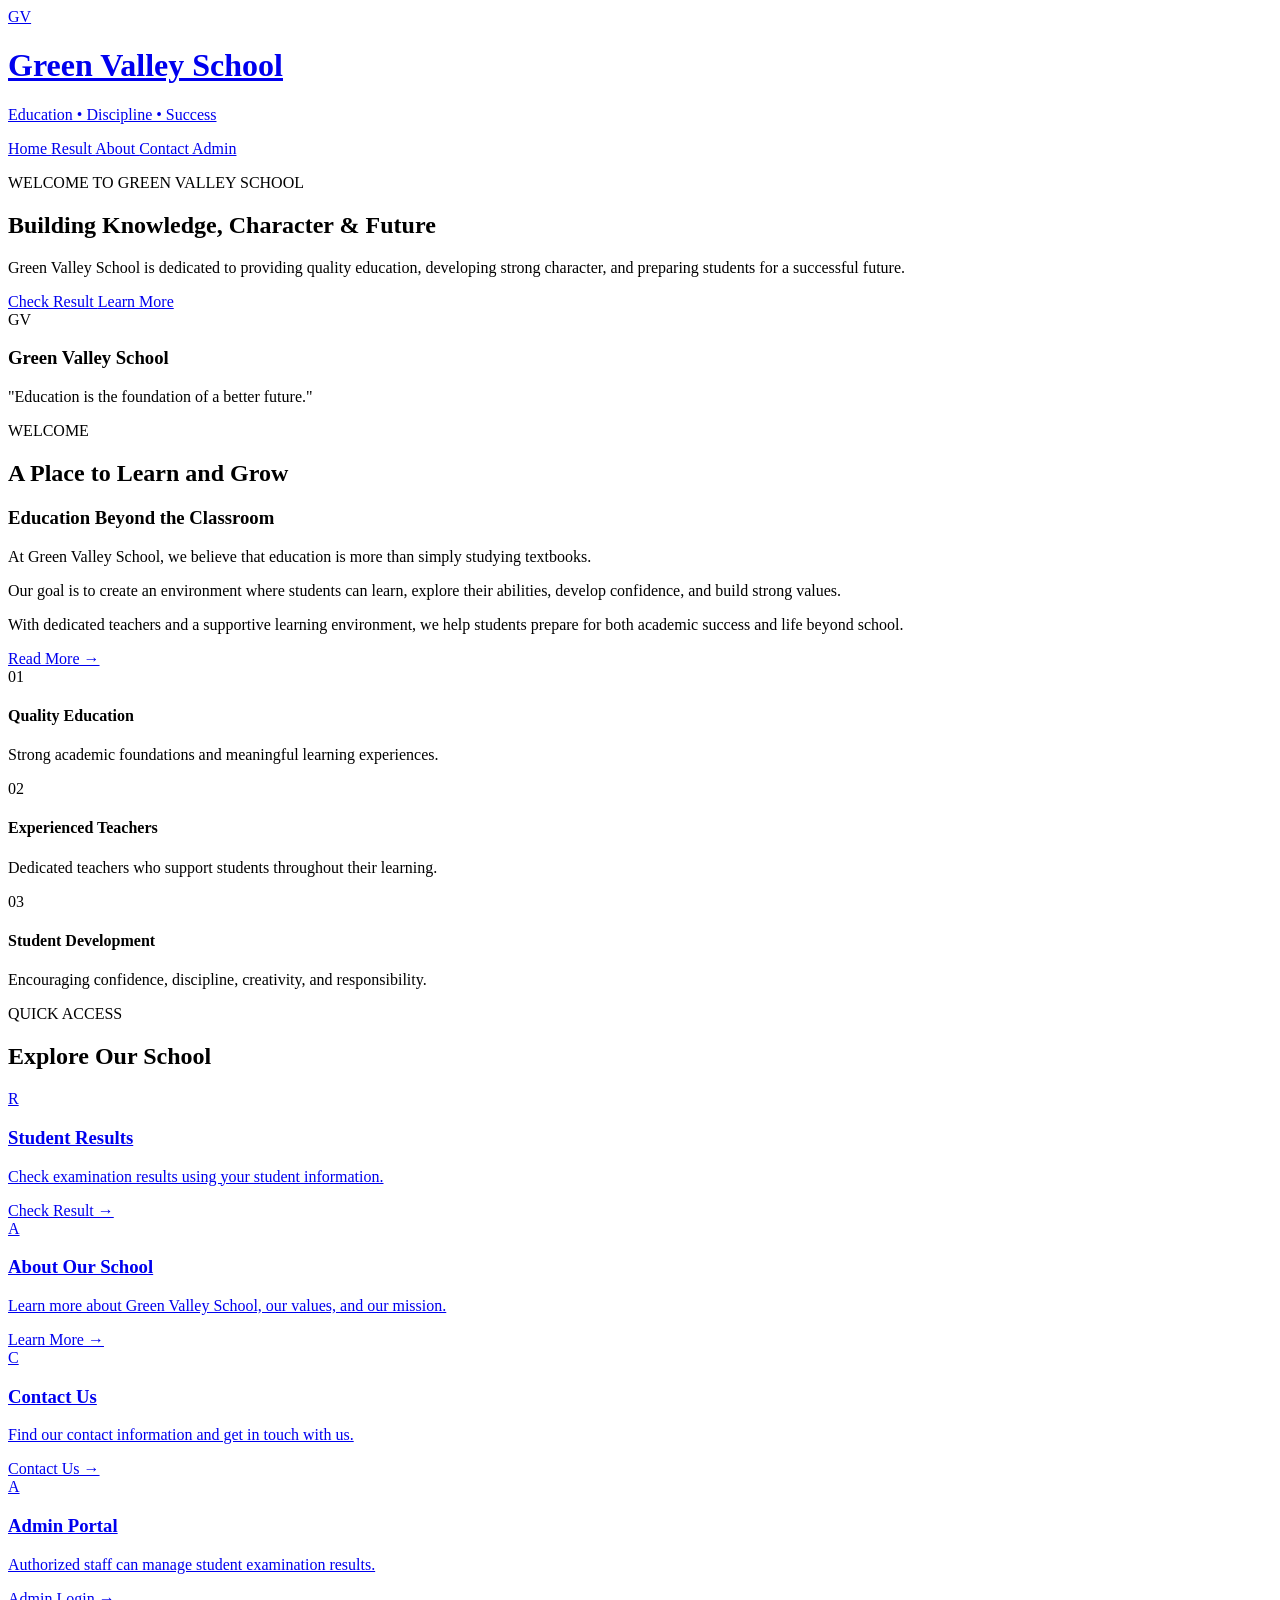
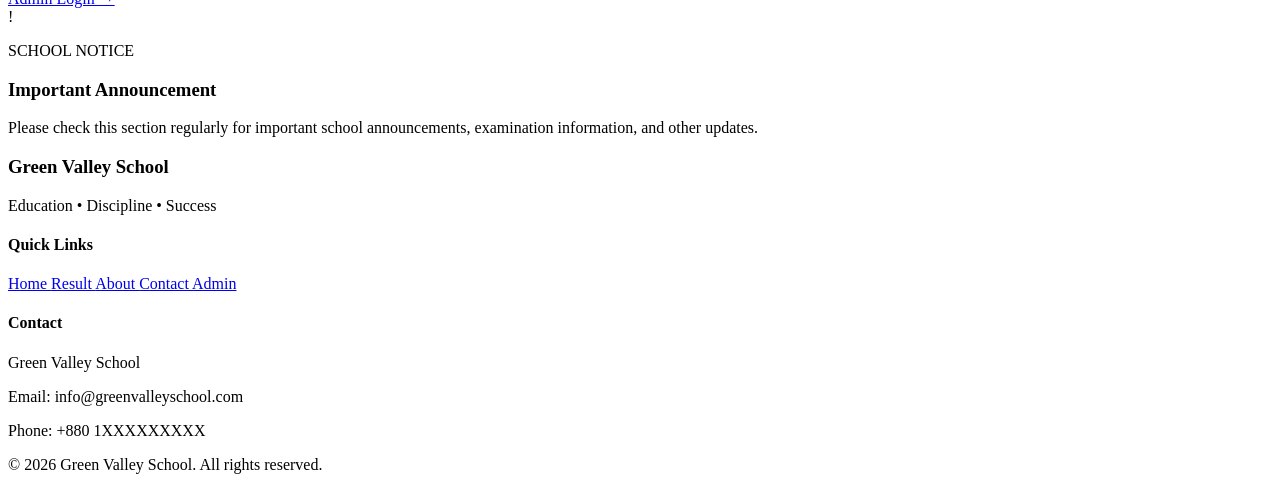
==== index.html @ 86810078 "Add files via upload" ====
<!DOCTYPE html>
<html lang="en">

<head>
    <meta charset="UTF-8">
    <meta name="viewport" content="width=device-width, initial-scale=1.0">

    <title>Green Valley School</title>

    <link rel="stylesheet" href="../Css/style.css">
</head>

<body>

    <!-- HEADER -->
    <header class="site-header">

        <div class="container header-content">

            <a href="index.html" class="school-logo">

                <div class="logo-circle">
                    GV
                </div>

                <div>
                    <h1>Green Valley School</h1>

                    <p>
                        Education • Discipline • Success
                    </p>
                </div>

            </a>


            <!-- NAVIGATION -->
            <nav class="navbar">

                <a href="index.html" class="active">
                    Home
                </a>

                <a href="result.html">
                    Result
                </a>

                <a href="about.html">
                    About
                </a>

                <a href="contact.html">
                    Contact
                </a>

                <a href="admin.html">
                    Admin
                </a>

            </nav>

        </div>

    </header>


    <!-- HERO -->
    <main>

        <section class="hero">

            <div class="container hero-content">

                <!-- HERO TEXT -->
                <div class="hero-text">

                    <p class="welcome-text">
                        WELCOME TO GREEN VALLEY SCHOOL
                    </p>

                    <h2>
                        Building Knowledge,
                        Character & Future
                    </h2>

                    <p>
                        Green Valley School is dedicated to providing
                        quality education, developing strong character,
                        and preparing students for a successful future.
                    </p>


                    <!-- HERO BUTTONS -->
                    <div class="hero-buttons">

                        <a href="result.html" class="btn btn-primary">
                            Check Result
                        </a>

                        <a href="about.html" class="btn btn-secondary">
                            Learn More
                        </a>

                    </div>

                </div>


                <!-- HERO CARD -->
                <div class="hero-card">

                    <div class="school-emblem">
                        GV
                    </div>

                    <h3>
                        Green Valley School
                    </h3>

                    <p>
                        "Education is the foundation of a better future."
                    </p>

                </div>

            </div>

        </section>


        <!-- WELCOME SECTION -->
        <section class="welcome-section">

            <div class="container">

                <div class="section-heading">

                    <p class="small-title">
                        WELCOME
                    </p>

                    <h2>
                        A Place to Learn and Grow
                    </h2>

                    <div class="heading-line"></div>

                </div>


                <div class="welcome-grid">

                    <!-- TEXT -->
                    <div class="welcome-text">

                        <h3>
                            Education Beyond the Classroom
                        </h3>

                        <p>
                            At Green Valley School, we believe that
                            education is more than simply studying
                            textbooks.
                        </p>

                        <p>
                            Our goal is to create an environment where
                            students can learn, explore their abilities,
                            develop confidence, and build strong values.
                        </p>

                        <p>
                            With dedicated teachers and a supportive
                            learning environment, we help students prepare
                            for both academic success and life beyond school.
                        </p>

                        <a href="about.html" class="text-link">
                            Read More →
                        </a>

                    </div>


                    <!-- INFORMATION BOX -->
                    <div class="info-box">

                        <div class="info-item">

                            <div class="info-number">
                                01
                            </div>

                            <div>
                                <h4>
                                    Quality Education
                                </h4>

                                <p>
                                    Strong academic foundations and
                                    meaningful learning experiences.
                                </p>
                            </div>

                        </div>


                        <div class="info-item">

                            <div class="info-number">
                                02
                            </div>

                            <div>
                                <h4>
                                    Experienced Teachers
                                </h4>

                                <p>
                                    Dedicated teachers who support
                                    students throughout their learning.
                                </p>
                            </div>

                        </div>


                        <div class="info-item">

                            <div class="info-number">
                                03
                            </div>

                            <div>
                                <h4>
                                    Student Development
                                </h4>

                                <p>
                                    Encouraging confidence, discipline,
                                    creativity, and responsibility.
                                </p>
                            </div>

                        </div>

                    </div>

                </div>

            </div>

        </section>


        <!-- QUICK ACCESS -->
        <section class="quick-section">

            <div class="container">

                <div class="section-heading">

                    <p class="small-title">
                        QUICK ACCESS
                    </p>

                    <h2>
                        Explore Our School
                    </h2>

                    <div class="heading-line"></div>

                </div>


                <div class="quick-grid">

                    <!-- RESULT -->
                    <a href="result.html" class="quick-card">

                        <div class="quick-icon">
                            R
                        </div>

                        <h3>
                            Student Results
                        </h3>

                        <p>
                            Check examination results using your
                            student information.
                        </p>

                        <span>
                            Check Result →
                        </span>

                    </a>


                    <!-- ABOUT -->
                    <a href="about.html" class="quick-card">

                        <div class="quick-icon">
                            A
                        </div>

                        <h3>
                            About Our School
                        </h3>

                        <p>
                            Learn more about Green Valley School,
                            our values, and our mission.
                        </p>

                        <span>
                            Learn More →
                        </span>

                    </a>


                    <!-- CONTACT -->
                    <a href="contact.html" class="quick-card">

                        <div class="quick-icon">
                            C
                        </div>

                        <h3>
                            Contact Us
                        </h3>

                        <p>
                            Find our contact information and
                            get in touch with us.
                        </p>

                        <span>
                            Contact Us →
                        </span>

                    </a>


                    <!-- ADMIN -->
                    <a href="admin.html" class="quick-card">

                        <div class="quick-icon">
                            A
                        </div>

                        <h3>
                            Admin Portal
                        </h3>

                        <p>
                            Authorized staff can manage
                            student examination results.
                        </p>

                        <span>
                            Admin Login →
                        </span>

                    </a>

                </div>

            </div>

        </section>


        <!-- NOTICE -->
        <section class="notice-section">

            <div class="container">

                <div class="notice-box">

                    <div class="notice-title">

                        <span>
                            !
                        </span>

                        <div>

                            <p>
                                SCHOOL NOTICE
                            </p>

                            <h3>
                                Important Announcement
                            </h3>

                        </div>

                    </div>

                    <p>
                        Please check this section regularly for
                        important school announcements, examination
                        information, and other updates.
                    </p>

                </div>

            </div>

        </section>

    </main>


    <!-- FOOTER -->
    <footer class="site-footer">

        <div class="container footer-content">

            <!-- SCHOOL -->
            <div class="footer-school">

                <h3>
                    Green Valley School
                </h3>

                <p>
                    Education • Discipline • Success
                </p>

            </div>


            <!-- QUICK LINKS -->
            <div class="footer-links">

                <h4>
                    Quick Links
                </h4>

                <a href="index.html">
                    Home
                </a>

                <a href="result.html">
                    Result
                </a>

                <a href="about.html">
                    About
                </a>

                <a href="contact.html">
                    Contact
                </a>

                <a href="admin.html">
                    Admin
                </a>

            </div>


            <!-- CONTACT -->
            <div class="footer-contact">

                <h4>
                    Contact
                </h4>

                <p>
                    Green Valley School
                </p>

                <p>
                    Email: info@greenvalleyschool.com
                </p>

                <p>
                    Phone: +880 1XXXXXXXXX
                </p>

            </div>

        </div>


        <div class="footer-bottom">

            <p>
                © 2026 Green Valley School.
                All rights reserved.
            </p>

        </div>

    </footer>


    <!-- SCROLL GLIDE -->
    <script>

        const revealElements = document.querySelectorAll(
            ".hero-text, " +
            ".hero-card, " +
            ".section-heading, " +
            ".welcome-grid, " +
            ".info-box, " +
            ".info-item, " +
            ".quick-card, " +
            ".notice-box, " +
            ".footer-content > div"
        );


        /* Add reveal class */

        revealElements.forEach(function (element) {

            element.classList.add("reveal");

        });


        /* Create observer */

        const revealObserver = new IntersectionObserver(

            function (entries) {

                entries.forEach(function (entry) {

                    if (entry.isIntersecting) {

                        entry.target.classList.add("show");

                    } else {

                        entry.target.classList.remove("show");

                    }

                });

            },

            {
                threshold: 0.15
            }

        );


        /* Start observing */

        revealElements.forEach(function (element) {

            revealObserver.observe(element);

        });

    </script>


    <script src="../Js/script.js"></script>

</body>

</html>
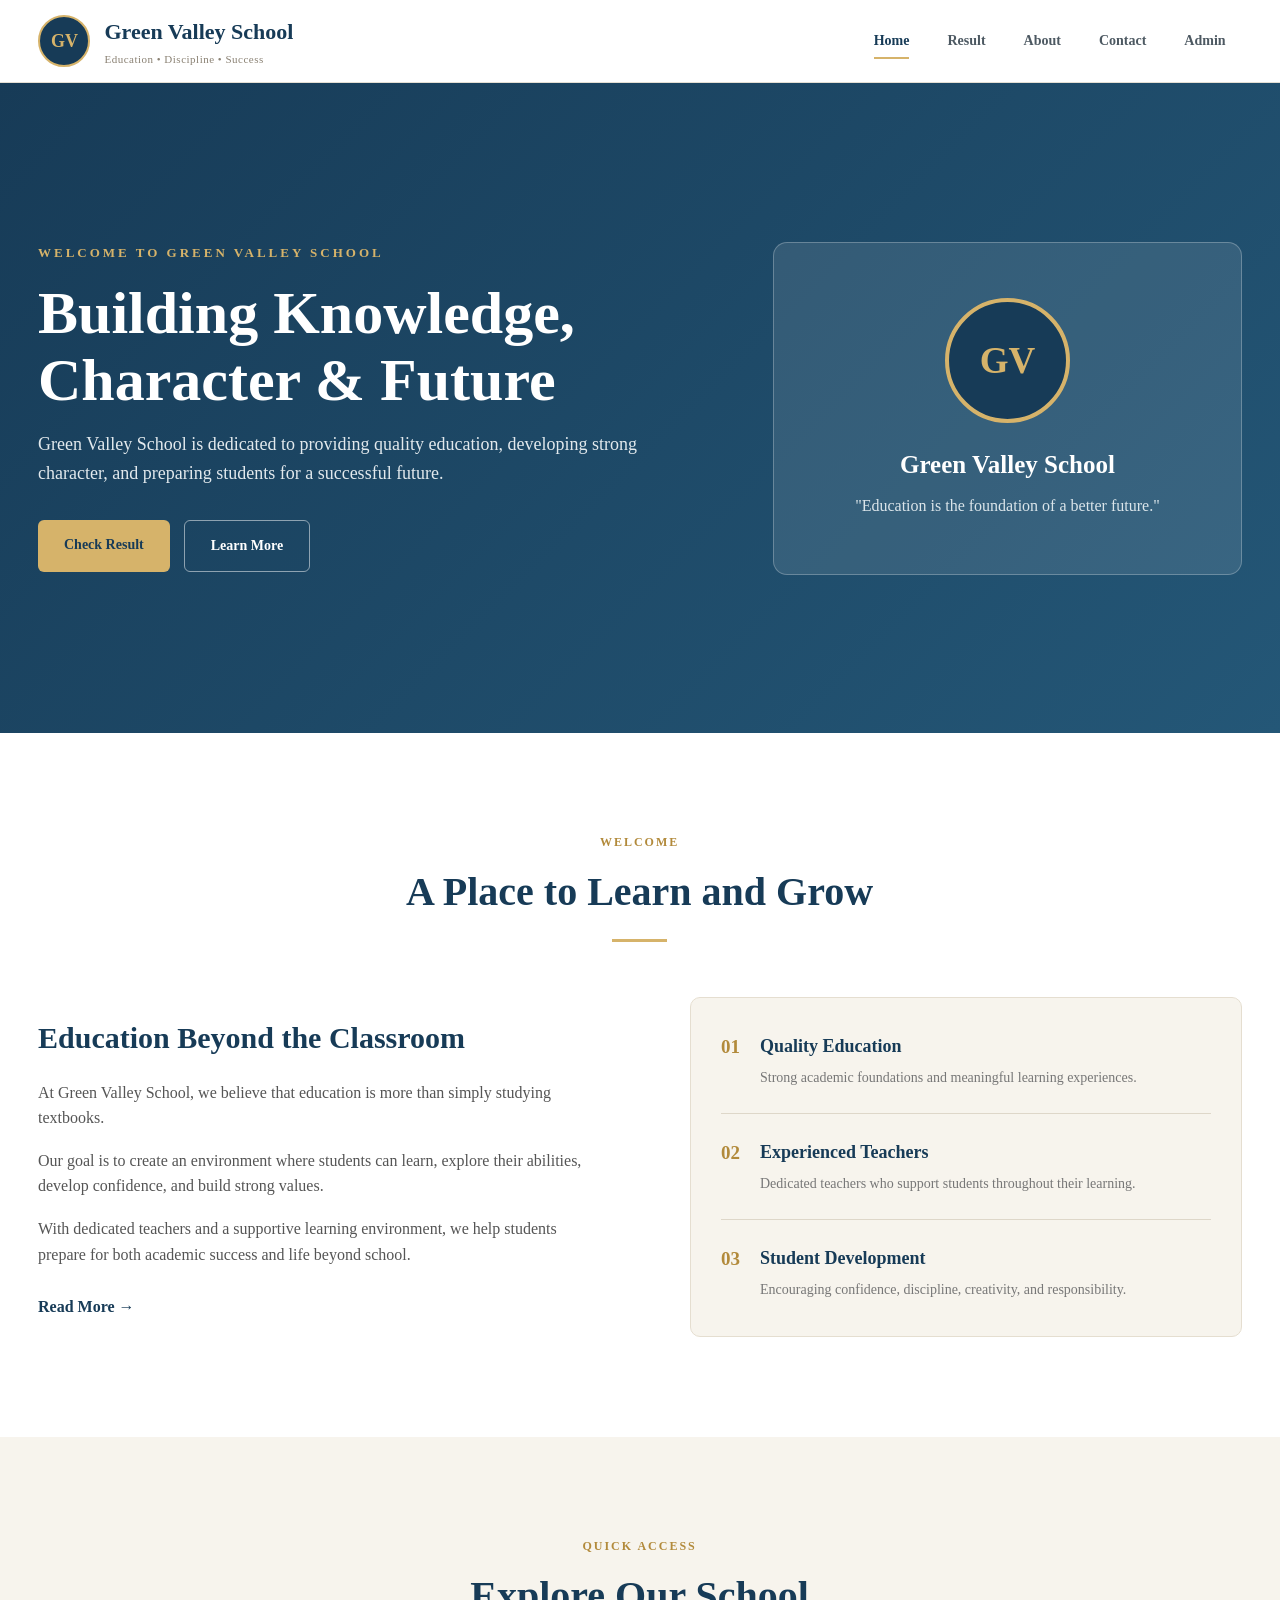
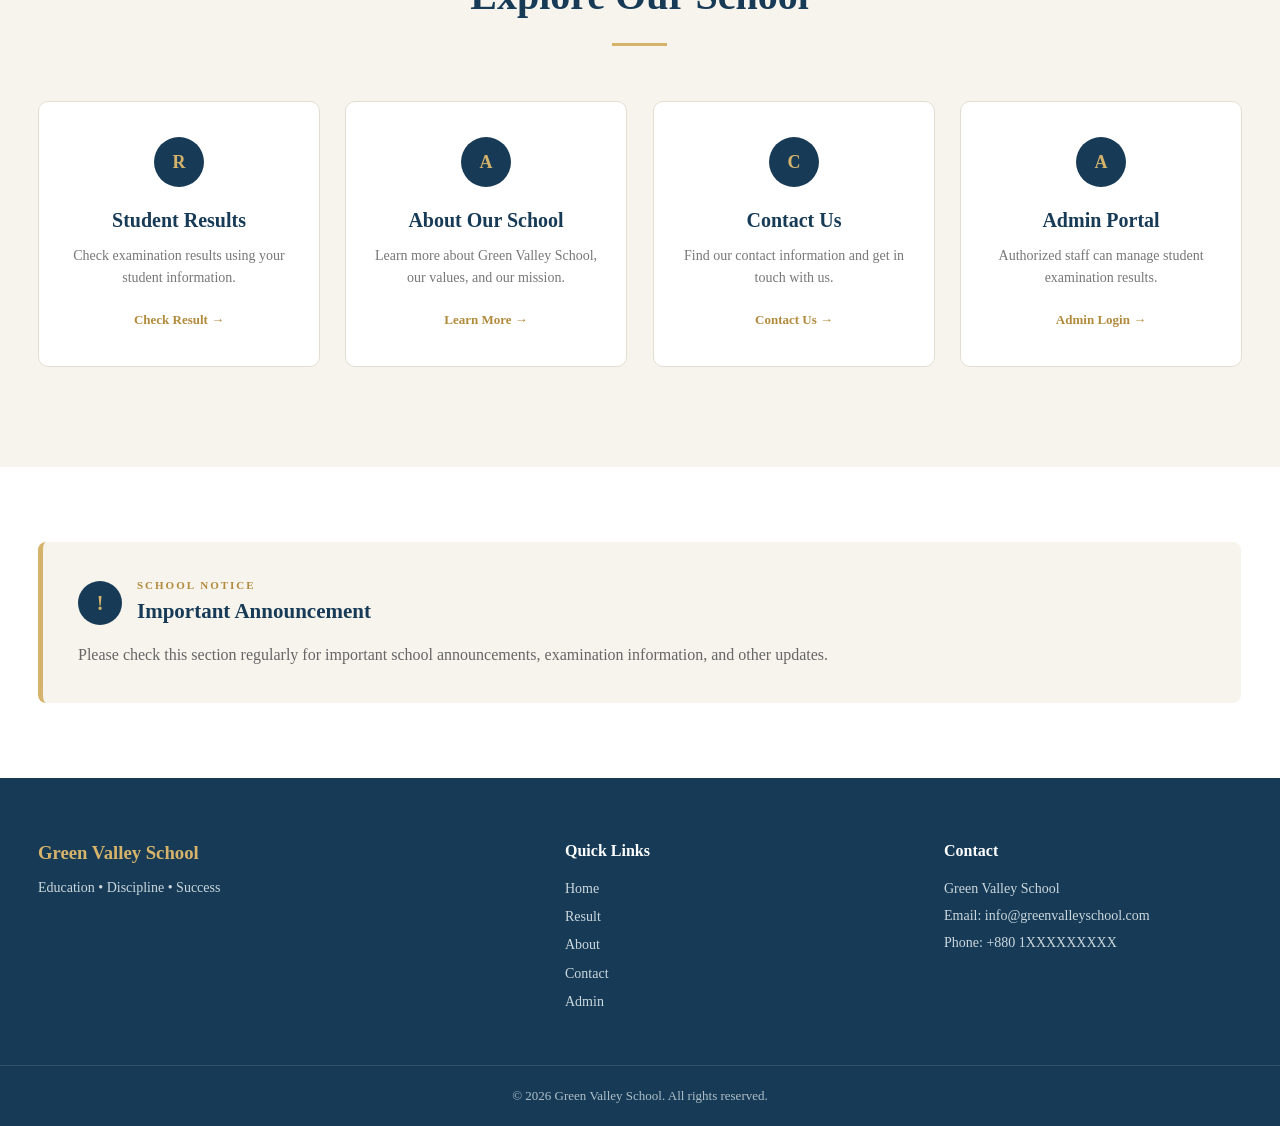
==== commit 67574fea: "Add files via upload" ====
--- a/index.html
+++ b/index.html
@@ -8,7 +8,7 @@
 
     <title>Green Valley School</title>
 
-    <link rel="stylesheet" href="../Css/style.css">
+    <link rel="stylesheet" href="style.css">
 </head>
 
 <body>
@@ -566,7 +566,7 @@
     </script>
 
 
-    <script src="../Js/script.js"></script>
+    <script src="script.js"></script>
 
 </body>
 
--- a/style.css
+++ b/style.css
@@ -0,0 +1,1027 @@
+/* =========================================
+   GREEN VALLEY SCHOOL
+   DESKTOP + MOBILE RESPONSIVE STYLE
+========================================= */
+
+* {
+    margin: 0;
+    padding: 0;
+    box-sizing: border-box;
+}
+
+html {
+    scroll-behavior: smooth;
+}
+
+body {
+    font-family: Georgia, "Times New Roman", serif;
+    background: #f7f4ed;
+    color: #333;
+    line-height: 1.6;
+}
+
+.container {
+    width: 94%;
+    max-width: 1600px;
+    margin: auto;
+}
+
+
+/* =========================================
+   HEADER
+========================================= */
+
+.site-header {
+    position: sticky;
+    top: 0;
+    z-index: 1000;
+    background: #ffffff;
+    border-bottom: 1px solid #e4dfd4;
+}
+
+.header-content {
+    min-height: 82px;
+    display: flex;
+    align-items: center;
+    justify-content: space-between;
+    gap: 40px;
+}
+
+.school-logo {
+    display: flex;
+    align-items: center;
+    gap: 14px;
+    color: #173b57;
+    text-decoration: none;
+}
+
+.logo-circle {
+    width: 52px;
+    height: 52px;
+    display: flex;
+    align-items: center;
+    justify-content: center;
+    flex-shrink: 0;
+    background: #173b57;
+    color: #d6b36a;
+    border: 2px solid #d6b36a;
+    border-radius: 50%;
+    font-size: 18px;
+    font-weight: bold;
+}
+
+.school-logo h1 {
+    font-size: 22px;
+    color: #173b57;
+}
+
+.school-logo p {
+    margin-top: 2px;
+    color: #8a8173;
+    font-size: 11px;
+    letter-spacing: 0.5px;
+}
+
+
+/* =========================================
+   NAVBAR
+========================================= */
+
+.navbar {
+    display: flex;
+    align-items: center;
+    gap: 6px;
+}
+
+.navbar a {
+    position: relative;
+    padding: 10px 16px;
+    color: #4d5962;
+    text-decoration: none;
+    font-size: 14px;
+    font-weight: 600;
+    border-radius: 6px;
+    transition: 0.25s;
+}
+
+.navbar a:hover {
+    color: #173b57;
+    background: #f3f0e9;
+}
+
+.navbar a.active {
+    color: #173b57;
+}
+
+.navbar a::after {
+    content: "";
+    position: absolute;
+    left: 16px;
+    right: 16px;
+    bottom: 3px;
+    height: 2px;
+    background: #d6b36a;
+    transform: scaleX(0);
+    transition: 0.25s;
+}
+
+.navbar a:hover::after,
+.navbar a.active::after {
+    transform: scaleX(1);
+}
+
+
+/* =========================================
+   HERO
+========================================= */
+
+.hero {
+    min-height: 650px;
+    display: flex;
+    align-items: center;
+    padding: 90px 0;
+    background: linear-gradient(135deg, #173b57, #245777);
+    color: white;
+}
+
+.hero-content {
+    display: grid;
+    grid-template-columns: 1.15fr 0.85fr;
+    align-items: center;
+    gap: 100px;
+}
+
+.hero-text {
+    max-width: 750px;
+}
+
+.hero-text .welcome-text {
+    color: #d6b36a;
+    font-size: 13px;
+    font-weight: bold;
+    letter-spacing: 3px;
+}
+
+.hero-text h2 {
+    margin: 16px 0;
+    font-size: 60px;
+    line-height: 1.12;
+}
+
+.hero-text > p:not(.welcome-text) {
+    margin-bottom: 32px;
+    color: #e2e9ed;
+    font-size: 18px;
+    max-width: 700px;
+}
+
+
+/* =========================================
+   HERO BUTTONS
+========================================= */
+
+.hero-buttons {
+    display: flex;
+    gap: 14px;
+    flex-wrap: wrap;
+}
+
+.btn {
+    display: inline-block;
+    padding: 14px 26px;
+    border-radius: 6px;
+    text-decoration: none;
+    font-size: 14px;
+    font-weight: bold;
+    transition: 0.25s;
+}
+
+.btn-primary {
+    background: #d6b36a;
+    color: #173b57;
+}
+
+.btn-primary:hover {
+    background: #e5c783;
+    transform: translateY(-2px);
+}
+
+.btn-secondary {
+    border: 1px solid rgba(255, 255, 255, 0.5);
+    color: white;
+}
+
+.btn-secondary:hover {
+    background: white;
+    color: #173b57;
+}
+
+
+/* =========================================
+   HERO CARD
+========================================= */
+
+.hero-card {
+    position: relative;
+    overflow: hidden;
+    padding: 55px 40px;
+    text-align: center;
+    background: rgba(255, 255, 255, 0.10);
+    border: 1px solid rgba(255, 255, 255, 0.25);
+    border-radius: 14px;
+}
+
+.hero-card::after {
+    content: "";
+    position: absolute;
+    top: -80%;
+    left: -120%;
+    width: 45%;
+    height: 260%;
+    background: rgba(255, 255, 255, 0.22);
+    transform: rotate(25deg);
+    animation: cardShine 4s ease-in-out infinite;
+    pointer-events: none;
+}
+
+@keyframes cardShine {
+    0% {
+        left: -120%;
+    }
+
+    45%,
+    100% {
+        left: 150%;
+    }
+}
+
+
+/* =========================================
+   SCHOOL EMBLEM
+========================================= */
+
+.school-emblem {
+    width: 125px;
+    height: 125px;
+    margin: 0 auto 22px;
+    display: flex;
+    align-items: center;
+    justify-content: center;
+    background: #173b57;
+    border: 4px solid #d6b36a;
+    border-radius: 50%;
+    color: #d6b36a;
+    font-size: 37px;
+    font-weight: bold;
+}
+
+.hero-card h3 {
+    margin-bottom: 8px;
+    font-size: 25px;
+}
+
+.hero-card p {
+    color: #dbe5ea;
+}
+
+
+/* =========================================
+   SECTION HEADING
+========================================= */
+
+.section-heading {
+    text-align: center;
+    margin-bottom: 55px;
+}
+
+.small-title {
+    color: #b28a3b;
+    font-size: 12px;
+    font-weight: bold;
+    letter-spacing: 2px;
+}
+
+.section-heading h2 {
+    margin: 8px 0;
+    color: #173b57;
+    font-size: 40px;
+}
+
+.heading-line {
+    width: 55px;
+    height: 3px;
+    margin: 15px auto 0;
+    background: #d6b36a;
+}
+
+
+/* =========================================
+   WELCOME SECTION
+========================================= */
+
+.welcome-section {
+    padding: 100px 0;
+    background: white;
+}
+
+.welcome-grid {
+    display: grid;
+    grid-template-columns: 1fr 1fr;
+    gap: 100px;
+    align-items: center;
+}
+
+.welcome-grid .welcome-text {
+    color: #555;
+    font-size: 16px;
+    letter-spacing: normal;
+}
+
+.welcome-grid .welcome-text h3 {
+    margin-bottom: 18px;
+    color: #173b57;
+    font-size: 30px;
+}
+
+.welcome-grid .welcome-text p {
+    margin-bottom: 17px;
+}
+
+.text-link {
+    display: inline-block;
+    margin-top: 10px;
+    color: #173b57;
+    font-weight: bold;
+    text-decoration: none;
+}
+
+.text-link:hover {
+    color: #b28a3b;
+}
+
+
+/* =========================================
+   INFORMATION BOX
+========================================= */
+
+.info-box {
+    padding: 10px 30px;
+    background: #f7f4ed;
+    border: 1px solid #e5ded0;
+    border-radius: 10px;
+}
+
+.info-item {
+    display: flex;
+    gap: 20px;
+    padding: 24px 0;
+    border-bottom: 1px solid #ded7c9;
+}
+
+.info-item:last-child {
+    border-bottom: none;
+}
+
+.info-number {
+    color: #b28a3b;
+    font-size: 19px;
+    font-weight: bold;
+}
+
+.info-item h4 {
+    margin-bottom: 6px;
+    color: #173b57;
+    font-size: 18px;
+}
+
+.info-item p {
+    color: #777;
+    font-size: 14px;
+}
+
+
+/* =========================================
+   QUICK SECTION
+========================================= */
+
+.quick-section {
+    padding: 100px 0;
+    background: #f7f4ed;
+}
+
+.quick-grid {
+    display: grid;
+    grid-template-columns: repeat(4, 1fr);
+    gap: 25px;
+}
+
+.quick-card {
+    padding: 35px 25px;
+    background: white;
+    border: 1px solid #e3ddd1;
+    border-radius: 10px;
+    color: #333;
+    text-decoration: none;
+    text-align: center;
+    transition: 0.3s;
+}
+
+.quick-card:hover {
+    transform: translateY(-6px);
+    border-color: #d6b36a;
+}
+
+.quick-icon {
+    width: 50px;
+    height: 50px;
+    margin: 0 auto 17px;
+    display: flex;
+    align-items: center;
+    justify-content: center;
+    background: #173b57;
+    color: #d6b36a;
+    border-radius: 50%;
+    font-size: 18px;
+    font-weight: bold;
+}
+
+.quick-card h3 {
+    margin-bottom: 9px;
+    color: #173b57;
+    font-size: 20px;
+}
+
+.quick-card p {
+    margin-bottom: 16px;
+    color: #777;
+    font-size: 14px;
+}
+
+.quick-card span {
+    color: #b28a3b;
+    font-size: 13px;
+    font-weight: bold;
+}
+
+
+/* =========================================
+   NOTICE
+========================================= */
+
+.notice-section {
+    padding: 75px 0;
+    background: white;
+}
+
+.notice-box {
+    padding: 35px;
+    background: #f7f4ed;
+    border-left: 5px solid #d6b36a;
+    border-radius: 8px;
+}
+
+.notice-title {
+    display: flex;
+    align-items: center;
+    gap: 15px;
+    margin-bottom: 14px;
+}
+
+.notice-title > span {
+    width: 44px;
+    height: 44px;
+    display: flex;
+    align-items: center;
+    justify-content: center;
+    background: #173b57;
+    color: #d6b36a;
+    border-radius: 50%;
+    font-size: 20px;
+    font-weight: bold;
+}
+
+.notice-title p {
+    color: #b28a3b;
+    font-size: 11px;
+    font-weight: bold;
+    letter-spacing: 2px;
+}
+
+.notice-title h3 {
+    color: #173b57;
+    font-size: 21px;
+}
+
+.notice-box > p {
+    color: #666;
+}
+
+
+/* =========================================
+   FOOTER
+========================================= */
+
+.site-footer {
+    background: #173b57;
+    color: white;
+    padding-top: 60px;
+}
+
+.footer-content {
+    display: grid;
+    grid-template-columns: 1.5fr 1fr 1fr;
+    gap: 80px;
+    padding-bottom: 45px;
+}
+
+.footer-school h3 {
+    margin-bottom: 9px;
+    color: #d6b36a;
+}
+
+.footer-school p,
+.footer-contact p {
+    color: #cbd7dd;
+    font-size: 14px;
+}
+
+.footer-links h4,
+.footer-contact h4 {
+    margin-bottom: 14px;
+    color: white;
+}
+
+.footer-links {
+    display: flex;
+    flex-direction: column;
+    align-items: flex-start;
+}
+
+.footer-links a {
+    margin-bottom: 6px;
+    color: #cbd7dd;
+    text-decoration: none;
+    font-size: 14px;
+}
+
+.footer-links a:hover {
+    color: #d6b36a;
+}
+
+.footer-contact p {
+    margin-bottom: 5px;
+}
+
+.footer-bottom {
+    padding: 20px;
+    border-top: 1px solid rgba(255, 255, 255, 0.12);
+    text-align: center;
+}
+
+.footer-bottom p {
+    color: #aebfc8;
+    font-size: 13px;
+}
+
+
+/* =========================================
+   SCROLL GLIDE
+========================================= */
+
+.reveal {
+    opacity: 0;
+    transform: translateY(60px);
+
+    transition:
+        opacity 0.7s ease,
+        transform 0.7s cubic-bezier(0.22, 1, 0.36, 1);
+
+    will-change: opacity, transform;
+}
+
+.reveal.show {
+    opacity: 1;
+    transform: translateY(0);
+}
+
+
+/* =========================================
+   RESULT PAGE
+========================================= */
+
+.result-page {
+    min-height: 75vh;
+    padding: 90px 0;
+    background: #f7f4ed;
+}
+
+.result-container {
+    width: 94%;
+    max-width: 1100px;
+    margin: auto;
+}
+
+.result-box {
+    max-width: 700px;
+    margin: auto;
+    padding: 45px;
+    background: white;
+    border: 1px solid #e2dccf;
+    border-radius: 12px;
+}
+
+
+/* =========================================
+   FORM
+========================================= */
+
+.form-group {
+    margin-bottom: 24px;
+}
+
+.form-group label {
+    display: block;
+    margin-bottom: 9px;
+    color: #173b57;
+    font-size: 15px;
+    font-weight: bold;
+}
+
+.form-group input,
+.form-group select {
+    width: 100%;
+    padding: 15px;
+    border: 1px solid #d8d2c5;
+    border-radius: 7px;
+    background: #faf9f5;
+    color: #333;
+    font-family: inherit;
+    font-size: 15px;
+    outline: none;
+}
+
+.form-group input:focus,
+.form-group select:focus {
+    border-color: #173b57;
+    background: white;
+}
+
+.result-button {
+    width: 100%;
+    padding: 15px;
+    border: none;
+    border-radius: 7px;
+    background: #173b57;
+    color: white;
+    font-family: inherit;
+    font-size: 16px;
+    font-weight: bold;
+    cursor: pointer;
+    transition: 0.25s;
+}
+
+.result-button:hover {
+    background: #d6b36a;
+    color: #173b57;
+    transform: translateY(-2px);
+}
+
+
+/* =========================================
+   RESULT MESSAGE
+========================================= */
+
+#resultMessage {
+    margin-top: 30px;
+}
+
+.result-success {
+    padding: 27px;
+    background: #f3f8f3;
+    border-left: 5px solid #3d7a4a;
+    border-radius: 8px;
+}
+
+.result-success h3 {
+    color: #285f35;
+    margin-bottom: 12px;
+}
+
+.result-success h4 {
+    margin-top: 16px;
+    color: #173b57;
+}
+
+.result-error {
+    padding: 22px;
+    background: #fff5f3;
+    border-left: 5px solid #b84a3a;
+    border-radius: 8px;
+}
+
+.result-error h3 {
+    color: #a33b2d;
+    margin-bottom: 5px;
+}
+
+
+/* =========================================
+   ADMIN PAGE
+========================================= */
+
+.admin-page {
+    min-height: 75vh;
+    padding: 90px 0;
+    background: #f7f4ed;
+}
+
+.admin-container {
+    width: 94%;
+    max-width: 1200px;
+    margin: auto;
+}
+
+.admin-login-box {
+    max-width: 520px;
+    margin: auto;
+    padding: 45px;
+    background: white;
+    border: 1px solid #e2dccf;
+    border-radius: 12px;
+    text-align: center;
+}
+
+.admin-icon {
+    width: 68px;
+    height: 68px;
+    margin: 0 auto 20px;
+    display: flex;
+    align-items: center;
+    justify-content: center;
+    background: #f3f0e9;
+    border-radius: 50%;
+    font-size: 28px;
+}
+
+.admin-login-box h3 {
+    color: #173b57;
+    margin-bottom: 6px;
+}
+
+.admin-description {
+    margin-bottom: 30px;
+    color: #777;
+    font-size: 14px;
+}
+
+.admin-login-box .form-group {
+    text-align: left;
+}
+
+#adminMessage {
+    margin-top: 20px;
+}
+
+.admin-error {
+    padding: 12px;
+    background: #fff5f3;
+    border-left: 4px solid #b84a3a;
+    border-radius: 6px;
+    color: #a33b2d;
+    font-size: 14px;
+}
+
+
+/* =========================================
+   ADMIN RESULTS TABLE
+========================================= */
+
+#adminResults {
+    width: 100%;
+    overflow-x: auto;
+}
+
+#adminResults table {
+    width: 100%;
+    border-collapse: collapse;
+    margin-top: 10px;
+    background: white;
+}
+
+#adminResults th,
+#adminResults td {
+    padding: 12px 10px;
+    border: 1px solid #e2dccf;
+    text-align: center;
+    font-size: 14px;
+}
+
+#adminResults th {
+    background: #173b57;
+    color: white;
+}
+
+#adminResults td {
+    color: #555;
+}
+
+#adminResults button {
+    padding: 7px 12px;
+    border: none;
+    border-radius: 5px;
+    background: #b84a3a;
+    color: white;
+    cursor: pointer;
+    font-family: inherit;
+    font-size: 12px;
+}
+
+#adminResults button:hover {
+    background: #92372c;
+}
+
+
+/* =========================================
+   LARGE DESKTOP
+========================================= */
+
+@media (min-width: 1400px) {
+
+    .container {
+        width: 94%;
+        max-width: 1700px;
+    }
+
+    .hero {
+        min-height: 720px;
+    }
+
+    .hero-content {
+        gap: 130px;
+    }
+
+    .hero-text h2 {
+        font-size: 68px;
+    }
+
+    .hero-card {
+        padding: 65px 45px;
+    }
+
+    .welcome-grid {
+        gap: 120px;
+    }
+
+}
+
+
+/* =========================================
+   TABLET
+========================================= */
+
+@media (max-width: 1000px) {
+
+    .header-content {
+        gap: 20px;
+    }
+
+    .hero-content {
+        grid-template-columns: 1fr 1fr;
+        gap: 45px;
+    }
+
+    .hero-text h2 {
+        font-size: 46px;
+    }
+
+    .quick-grid {
+        grid-template-columns: repeat(2, 1fr);
+    }
+
+    .footer-content {
+        gap: 35px;
+    }
+
+}
+
+
+/* =========================================
+   MOBILE
+========================================= */
+
+@media (max-width: 700px) {
+
+    .container {
+        width: 92%;
+    }
+
+    .header-content {
+        flex-direction: column;
+        padding: 15px 0;
+    }
+
+    .navbar {
+        width: 100%;
+        justify-content: center;
+        flex-wrap: wrap;
+    }
+
+    .navbar a {
+        padding: 7px 9px;
+        font-size: 13px;
+    }
+
+    .hero {
+        padding: 65px 0;
+    }
+
+    .hero-content {
+        grid-template-columns: 1fr;
+        text-align: center;
+        gap: 45px;
+    }
+
+    .hero-text {
+        margin: auto;
+    }
+
+    .hero-text h2 {
+        font-size: 40px;
+    }
+
+    .hero-text > p:not(.welcome-text) {
+        font-size: 16px;
+    }
+
+    .hero-buttons {
+        justify-content: center;
+    }
+
+    .welcome-section,
+    .quick-section {
+        padding: 65px 0;
+    }
+
+    .welcome-grid {
+        grid-template-columns: 1fr;
+        gap: 40px;
+    }
+
+    .section-heading h2 {
+        font-size: 31px;
+    }
+
+    .quick-grid {
+        grid-template-columns: 1fr;
+    }
+
+    .footer-content {
+        grid-template-columns: 1fr;
+        text-align: center;
+    }
+
+    .footer-links {
+        align-items: center;
+    }
+
+    .result-container,
+    .admin-container {
+        width: 92%;
+    }
+
+    .result-box,
+    .admin-login-box {
+        padding: 28px 20px;
+    }
+
+}
+
+
+/* =========================================
+   SMALL MOBILE
+========================================= */
+
+@media (max-width: 450px) {
+
+    .hero-text h2 {
+        font-size: 34px;
+    }
+
+    .school-logo h1 {
+        font-size: 19px;
+    }
+
+    .hero-card {
+        padding: 35px 20px;
+    }
+
+    .school-emblem {
+        width: 110px;
+        height: 110px;
+    }
+
+    .notice-box {
+        padding: 25px 20px;
+    }
+
+}
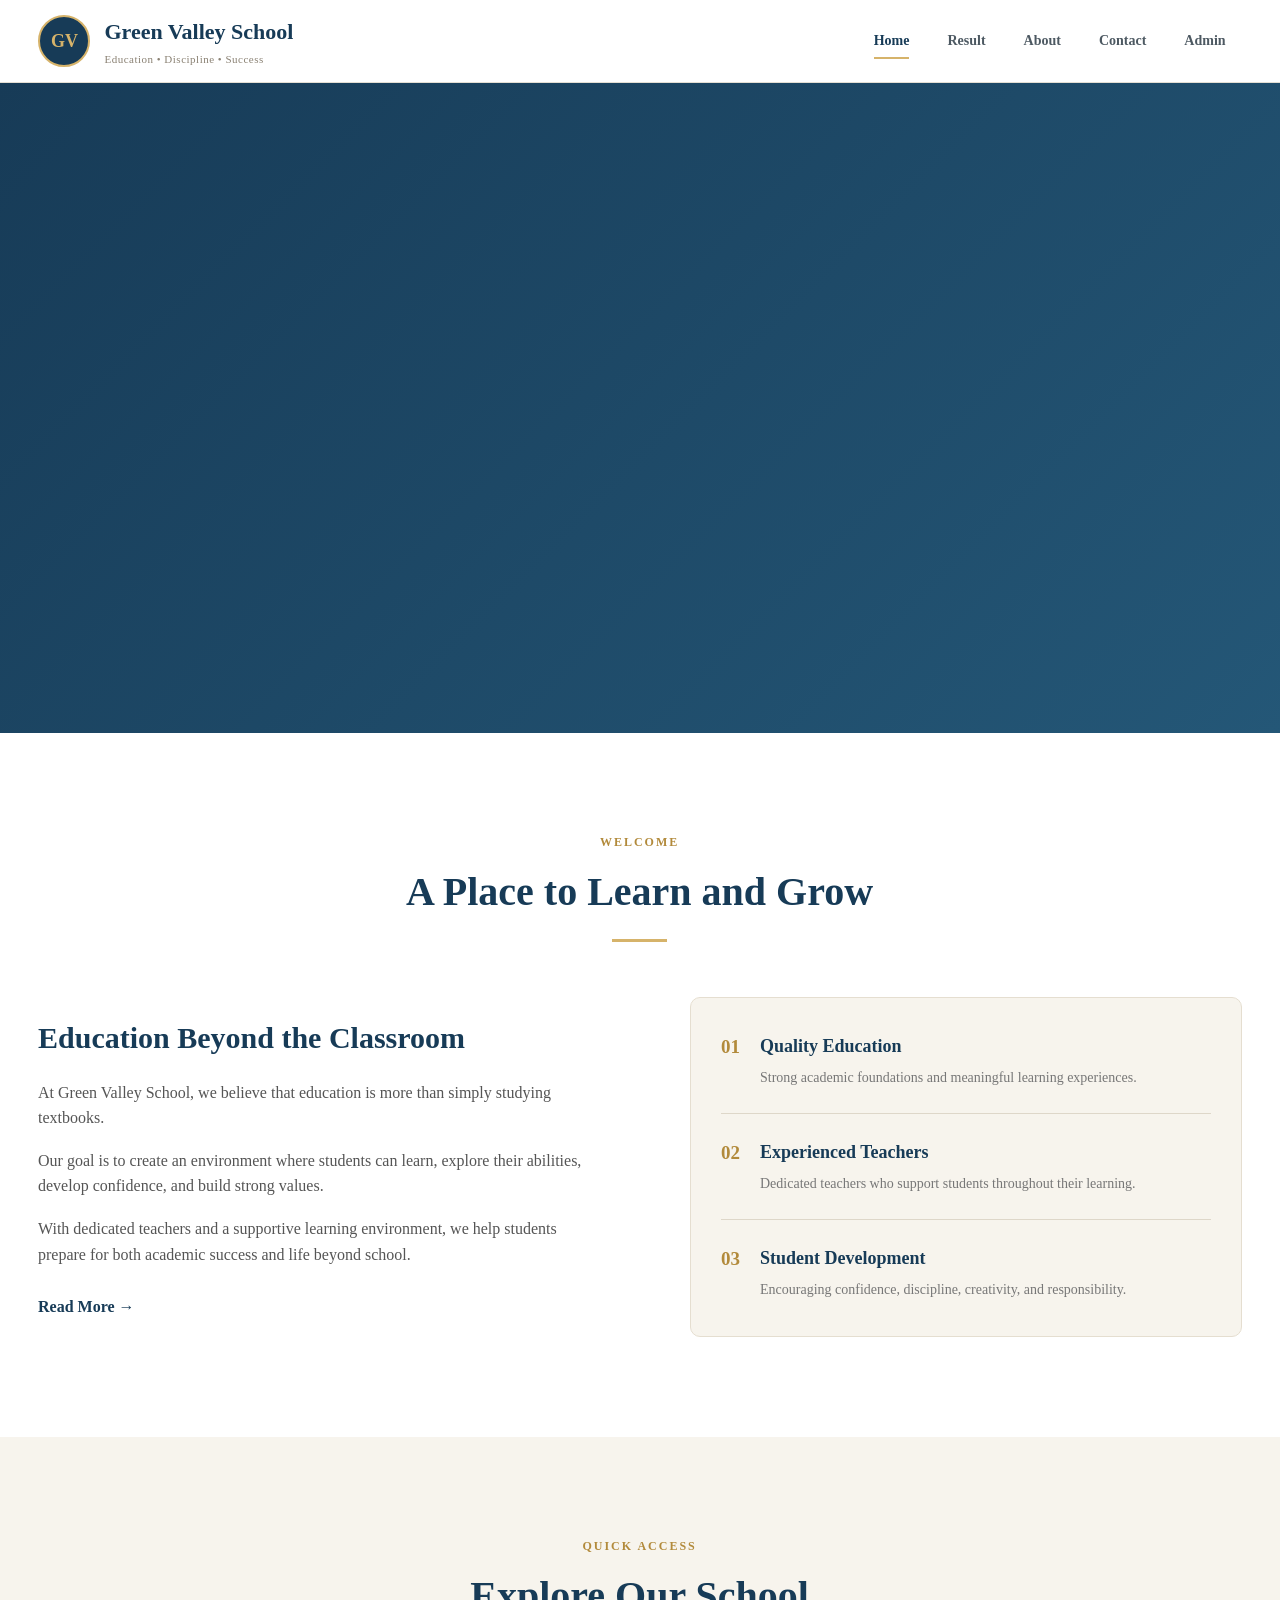
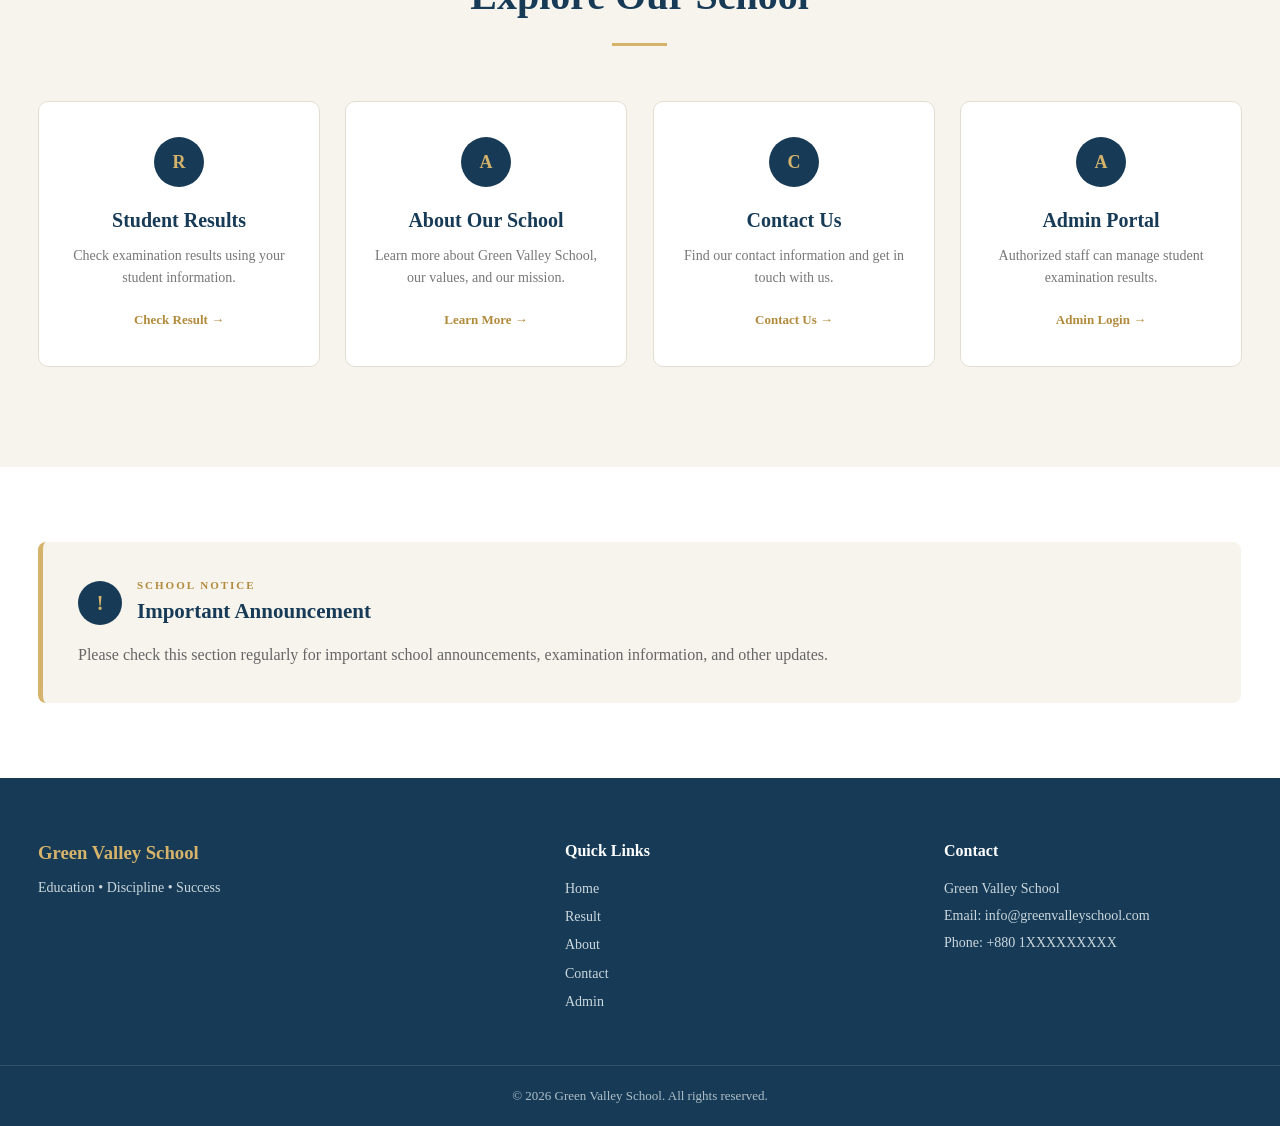
==== commit 1a18b831: "Update index.html" ====
--- a/index.html
+++ b/index.html
@@ -566,7 +566,7 @@
     </script>
 
 
-    <script src="script.js"></script>
+<script src="script.js?v=4"></script>
 
 </body>
 
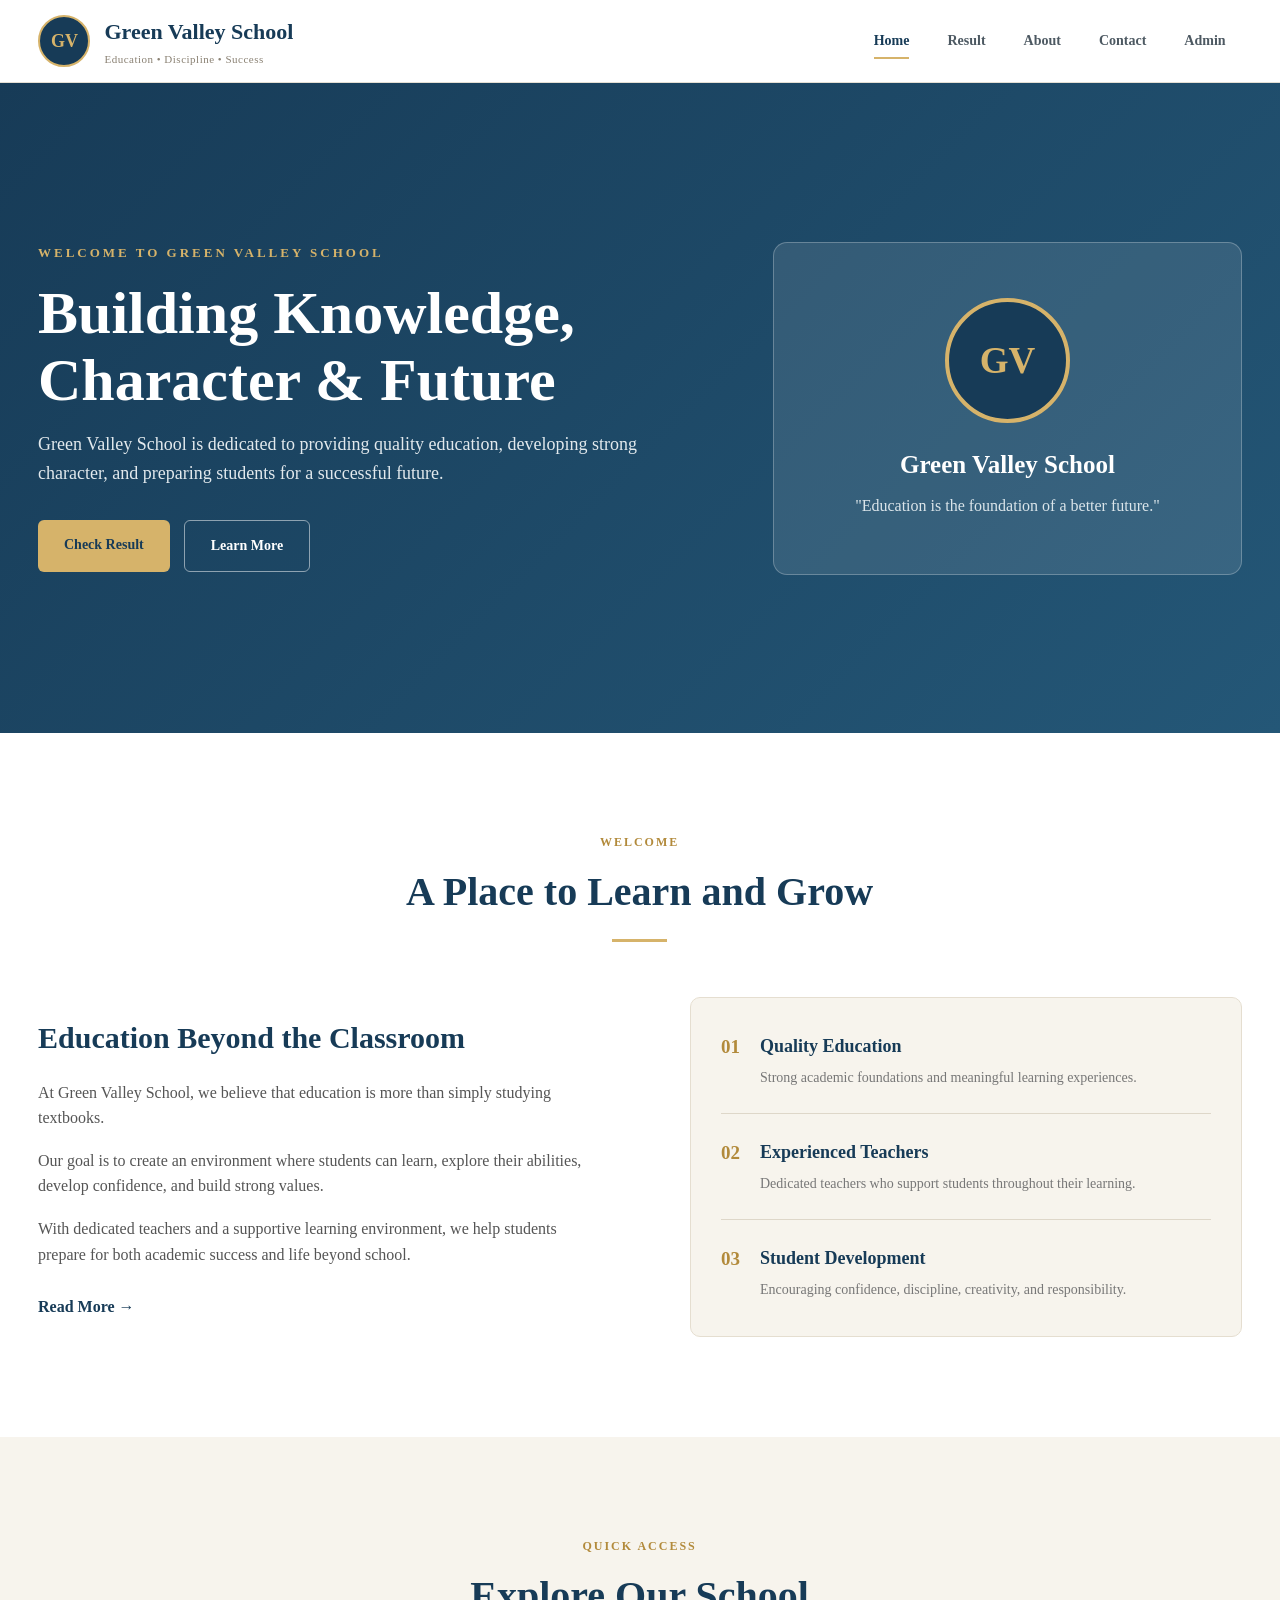
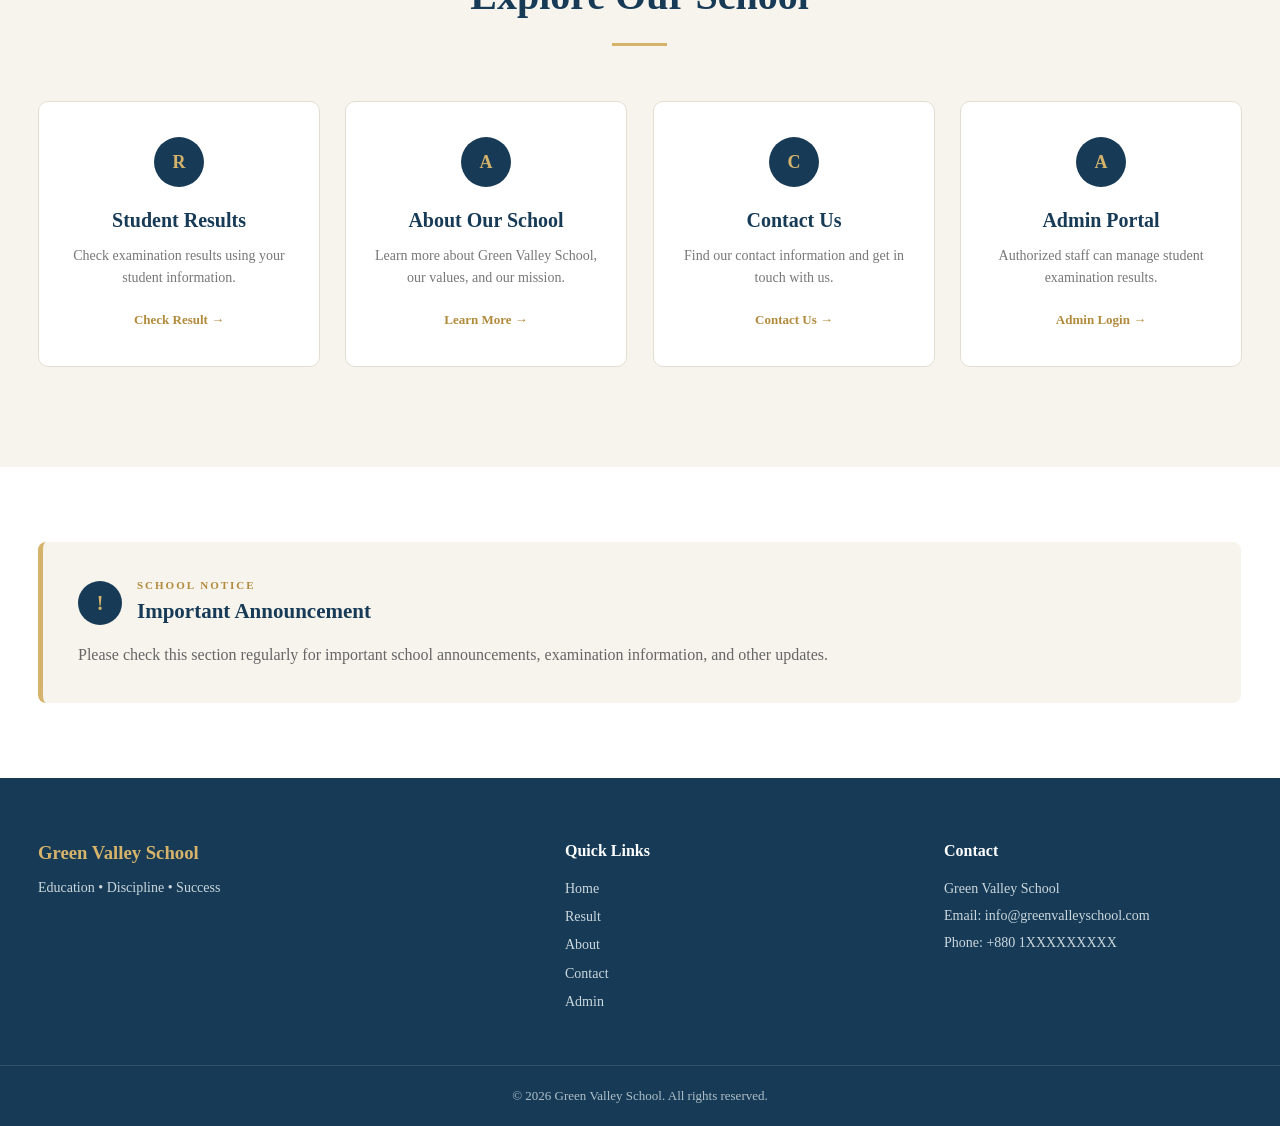
==== commit ff42a2ca: "Update index.html" ====
--- a/index.html
+++ b/index.html
@@ -1,4 +1,3 @@
-
 <!DOCTYPE html>
 <html lang="en">
 
@@ -8,7 +7,7 @@
 
     <title>Green Valley School</title>
 
-    <link rel="stylesheet" href="style.css">
+    <link rel="stylesheet" href="style.css?v=999">
 </head>
 
 <body>
@@ -18,7 +17,7 @@
 
         <div class="container header-content">
 
-            <a href="index.html" class="school-logo">
+            <a href="index.html?v=999" class="school-logo">
 
                 <div class="logo-circle">
                     GV
@@ -26,35 +25,30 @@
 
                 <div>
                     <h1>Green Valley School</h1>
-
-                    <p>
-                        Education • Discipline • Success
-                    </p>
+                    <p>Education • Discipline • Success</p>
                 </div>
 
             </a>
 
-
-            <!-- NAVIGATION -->
             <nav class="navbar">
 
-                <a href="index.html" class="active">
+                <a href="index.html?v=999" class="active">
                     Home
                 </a>
 
-                <a href="result.html">
+                <a href="result.html?v=999">
                     Result
                 </a>
 
-                <a href="about.html">
+                <a href="about.html?v=999">
                     About
                 </a>
 
-                <a href="contact.html">
+                <a href="contact.html?v=999">
                     Contact
                 </a>
 
-                <a href="admin.html">
+                <a href="admin.html?v=999">
                     Admin
                 </a>
 
@@ -72,7 +66,6 @@
 
             <div class="container hero-content">
 
-                <!-- HERO TEXT -->
                 <div class="hero-text">
 
                     <p class="welcome-text">
@@ -90,15 +83,15 @@
                         and preparing students for a successful future.
                     </p>
 
-
-                    <!-- HERO BUTTONS -->
                     <div class="hero-buttons">
 
-                        <a href="result.html" class="btn btn-primary">
+                        <a href="result.html?v=999"
+                           class="btn btn-primary">
                             Check Result
                         </a>
 
-                        <a href="about.html" class="btn btn-secondary">
+                        <a href="about.html?v=999"
+                           class="btn btn-secondary">
                             Learn More
                         </a>
 
@@ -107,7 +100,6 @@
                 </div>
 
 
-                <!-- HERO CARD -->
                 <div class="hero-card">
 
                     <div class="school-emblem">
@@ -151,7 +143,6 @@
 
                 <div class="welcome-grid">
 
-                    <!-- TEXT -->
                     <div class="welcome-text">
 
                         <h3>
@@ -176,14 +167,14 @@
                             for both academic success and life beyond school.
                         </p>
 
-                        <a href="about.html" class="text-link">
+                        <a href="about.html?v=999"
+                           class="text-link">
                             Read More →
                         </a>
 
                     </div>
 
 
-                    <!-- INFORMATION BOX -->
                     <div class="info-box">
 
                         <div class="info-item">
@@ -276,8 +267,8 @@
 
                 <div class="quick-grid">
 
-                    <!-- RESULT -->
-                    <a href="result.html" class="quick-card">
+                    <a href="result.html?v=999"
+                       class="quick-card">
 
                         <div class="quick-icon">
                             R
@@ -299,8 +290,8 @@
                     </a>
 
 
-                    <!-- ABOUT -->
-                    <a href="about.html" class="quick-card">
+                    <a href="about.html?v=999"
+                       class="quick-card">
 
                         <div class="quick-icon">
                             A
@@ -322,8 +313,8 @@
                     </a>
 
 
-                    <!-- CONTACT -->
-                    <a href="contact.html" class="quick-card">
+                    <a href="contact.html?v=999"
+                       class="quick-card">
 
                         <div class="quick-icon">
                             C
@@ -345,8 +336,8 @@
                     </a>
 
 
-                    <!-- ADMIN -->
-                    <a href="admin.html" class="quick-card">
+                    <a href="admin.html?v=999"
+                       class="quick-card">
 
                         <div class="quick-icon">
                             A
@@ -421,7 +412,6 @@
 
         <div class="container footer-content">
 
-            <!-- SCHOOL -->
             <div class="footer-school">
 
                 <h3>
@@ -435,37 +425,35 @@
             </div>
 
 
-            <!-- QUICK LINKS -->
             <div class="footer-links">
 
                 <h4>
                     Quick Links
                 </h4>
 
-                <a href="index.html">
+                <a href="index.html?v=999">
                     Home
                 </a>
 
-                <a href="result.html">
+                <a href="result.html?v=999">
                     Result
                 </a>
 
-                <a href="about.html">
+                <a href="about.html?v=999">
                     About
                 </a>
 
-                <a href="contact.html">
+                <a href="contact.html?v=999">
                     Contact
                 </a>
 
-                <a href="admin.html">
+                <a href="admin.html?v=999">
                     Admin
                 </a>
 
             </div>
 
 
-            <!-- CONTACT -->
             <div class="footer-contact">
 
                 <h4>
@@ -516,18 +504,11 @@
             ".footer-content > div"
         );
 
-
-        /* Add reveal class */
-
         revealElements.forEach(function (element) {
-
             element.classList.add("reveal");
-
         });
 
 
-        /* Create observer */
-
         const revealObserver = new IntersectionObserver(
 
             function (entries) {
@@ -535,13 +516,9 @@
                 entries.forEach(function (entry) {
 
                     if (entry.isIntersecting) {
-
                         entry.target.classList.add("show");
-
                     } else {
-
                         entry.target.classList.remove("show");
-
                     }
 
                 });
@@ -555,18 +532,14 @@
         );
 
 
-        /* Start observing */
-
         revealElements.forEach(function (element) {
-
             revealObserver.observe(element);
-
         });
 
     </script>
 
 
-<script src="script.js?v=4"></script>
+    <script src="script.js?v=999"></script>
 
 </body>
 
--- a/style.css
+++ b/style.css
@@ -39,15 +39,20 @@
     border-bottom: 1px solid #e4dfd4;
 }
 
-.header-content {
+.header-content,
+.header-inner {
     min-height: 82px;
     display: flex;
     align-items: center;
     justify-content: space-between;
     gap: 40px;
-}
-
-.school-logo {
+    width: 94%;
+    max-width: 1600px;
+    margin: auto;
+}
+
+.school-logo,
+.logo-area {
     display: flex;
     align-items: center;
     gap: 14px;
@@ -70,12 +75,14 @@
     font-weight: bold;
 }
 
-.school-logo h1 {
+.school-logo h1,
+.logo-area h1 {
     font-size: 22px;
     color: #173b57;
 }
 
-.school-logo p {
+.school-logo p,
+.logo-area p {
     margin-top: 2px;
     color: #8a8173;
     font-size: 11px;
@@ -87,13 +94,15 @@
    NAVBAR
 ========================================= */
 
-.navbar {
+.navbar,
+.main-nav {
     display: flex;
     align-items: center;
     gap: 6px;
 }
 
-.navbar a {
+.navbar a,
+.main-nav a {
     position: relative;
     padding: 10px 16px;
     color: #4d5962;
@@ -104,16 +113,19 @@
     transition: 0.25s;
 }
 
-.navbar a:hover {
+.navbar a:hover,
+.main-nav a:hover {
     color: #173b57;
     background: #f3f0e9;
 }
 
-.navbar a.active {
-    color: #173b57;
-}
-
-.navbar a::after {
+.navbar a.active,
+.main-nav a.active {
+    color: #173b57;
+}
+
+.navbar a::after,
+.main-nav a::after {
     content: "";
     position: absolute;
     left: 16px;
@@ -126,7 +138,9 @@
 }
 
 .navbar a:hover::after,
-.navbar a.active::after {
+.navbar a.active::after,
+.main-nav a:hover::after,
+.main-nav a.active::after {
     transform: scaleX(1);
 }
 
@@ -726,6 +740,57 @@
 
 
 /* =========================================
+   RESULT OUTPUT
+========================================= */
+
+#resultContainer {
+    margin-top: 30px;
+}
+
+.result-card {
+    padding: 30px;
+    background: #f7f4ed;
+    border: 1px solid #e2dccf;
+    border-radius: 10px;
+}
+
+.result-card h3 {
+    margin-bottom: 20px;
+    color: #173b57;
+    text-align: center;
+    font-size: 25px;
+}
+
+.result-card p {
+    margin-bottom: 8px;
+    color: #555;
+}
+
+.result-table {
+    width: 100%;
+    border-collapse: collapse;
+    margin-top: 25px;
+    background: white;
+}
+
+.result-table th,
+.result-table td {
+    padding: 13px 12px;
+    border: 1px solid #e2dccf;
+    text-align: center;
+}
+
+.result-table th {
+    background: #173b57;
+    color: white;
+}
+
+.result-table td {
+    color: #555;
+}
+
+
+/* =========================================
    ADMIN PAGE
 ========================================= */
 
@@ -881,7 +946,8 @@
 
 @media (max-width: 1000px) {
 
-    .header-content {
+    .header-content,
+    .header-inner {
         gap: 20px;
     }
 
@@ -915,18 +981,22 @@
         width: 92%;
     }
 
-    .header-content {
+    .header-content,
+    .header-inner {
         flex-direction: column;
         padding: 15px 0;
-    }
-
-    .navbar {
+        gap: 12px;
+    }
+
+    .navbar,
+    .main-nav {
         width: 100%;
         justify-content: center;
         flex-wrap: wrap;
     }
 
-    .navbar a {
+    .navbar a,
+    .main-nav a {
         padding: 7px 9px;
         font-size: 13px;
     }
@@ -994,6 +1064,15 @@
         padding: 28px 20px;
     }
 
+    .result-card {
+        padding: 20px 15px;
+        overflow-x: auto;
+    }
+
+    .result-table {
+        min-width: 500px;
+    }
+
 }
 
 
@@ -1007,7 +1086,8 @@
         font-size: 34px;
     }
 
-    .school-logo h1 {
+    .school-logo h1,
+    .logo-area h1 {
         font-size: 19px;
     }
 
@@ -1024,4 +1104,4 @@
         padding: 25px 20px;
     }
 
-}+}
